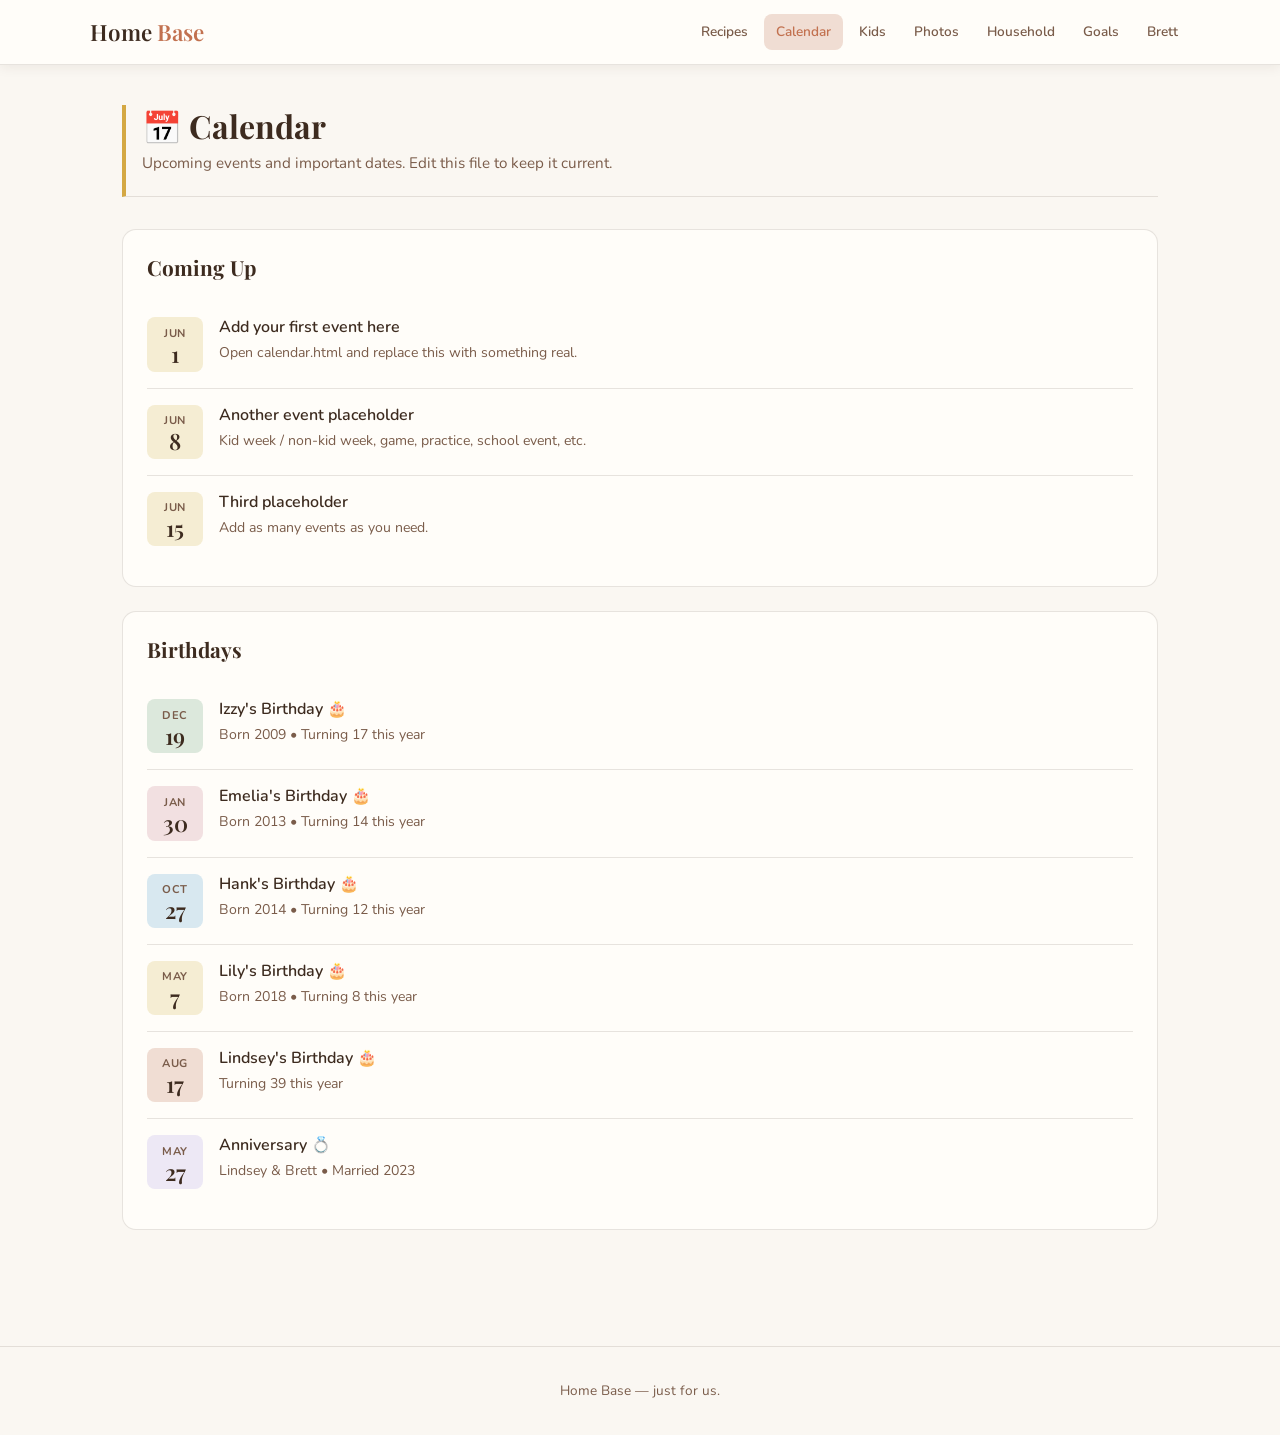
==== calendar.html @ adc86bbb "Add files via upload" ====
<!DOCTYPE html>
<html lang="en">
<head>
  <meta charset="UTF-8" />
  <meta name="viewport" content="width=device-width, initial-scale=1.0" />
  <title>Calendar — Home Base</title>
  <link rel="stylesheet" href="style.css" />
</head>
<body>

  <header>
    <div class="header-inner">
      <a href="index.html" class="site-title">Home <span>Base</span></a>
      <button class="hamburger" aria-label="Open menu" onclick="document.querySelector('nav').classList.toggle('open')">☰</button>
      <nav>
        <a href="recipes.html">Recipes</a>
        <a href="calendar.html" class="active">Calendar</a>
        <a href="kids.html">Kids</a>
        <a href="photos.html">Photos</a>
        <a href="household.html">Household</a>
        <a href="goals.html">Goals</a>
        <a href="brett.html">Brett</a>
      </nav>
    </div>
  </header>

  <main>
    <div class="page-header accent-calendar">
      <h1>📅 Calendar</h1>
      <p>Upcoming events and important dates. Edit this file to keep it current.</p>
    </div>

    <!-- ─────────────────────────────────────────────
         TO ADD AN EVENT: Copy one <li class="event-item">
         block, paste it, and update the month, day,
         title, and description.
    ─────────────────────────────────────────────── -->

    <div class="card">
      <h2 style="margin-bottom:1.25rem;">Coming Up</h2>
      <ul class="event-list">

        <li class="event-item">
          <div class="event-date">
            <span class="month">Jun</span>
            <span class="day">1</span>
          </div>
          <div class="event-info">
            <h3>Add your first event here</h3>
            <p>Open calendar.html and replace this with something real.</p>
          </div>
        </li>

        <li class="event-item">
          <div class="event-date">
            <span class="month">Jun</span>
            <span class="day">8</span>
          </div>
          <div class="event-info">
            <h3>Another event placeholder</h3>
            <p>Kid week / non-kid week, game, practice, school event, etc.</p>
          </div>
        </li>

        <li class="event-item">
          <div class="event-date">
            <span class="month">Jun</span>
            <span class="day">15</span>
          </div>
          <div class="event-info">
            <h3>Third placeholder</h3>
            <p>Add as many events as you need.</p>
          </div>
        </li>

      </ul>
    </div>

    <!-- BIRTHDAYS section -->
    <div class="card" style="margin-top:1.5rem;">
      <h2 style="margin-bottom:1.25rem;">Birthdays</h2>
      <ul class="event-list">

        <li class="event-item">
          <div class="event-date" style="background:var(--sage-light);">
            <span class="month">Dec</span>
            <span class="day">19</span>
          </div>
          <div class="event-info">
            <h3>Izzy's Birthday 🎂</h3>
            <p>Born 2009 &bull; Turning 17 this year</p>
          </div>
        </li>

        <li class="event-item">
          <div class="event-date" style="background:var(--dusty-rose-light);">
            <span class="month">Jan</span>
            <span class="day">30</span>
          </div>
          <div class="event-info">
            <h3>Emelia's Birthday 🎂</h3>
            <p>Born 2013 &bull; Turning 14 this year</p>
          </div>
        </li>

        <li class="event-item">
          <div class="event-date" style="background:var(--sky-light);">
            <span class="month">Oct</span>
            <span class="day">27</span>
          </div>
          <div class="event-info">
            <h3>Hank's Birthday 🎂</h3>
            <p>Born 2014 &bull; Turning 12 this year</p>
          </div>
        </li>

        <li class="event-item">
          <div class="event-date" style="background:var(--golden-light);">
            <span class="month">May</span>
            <span class="day">7</span>
          </div>
          <div class="event-info">
            <h3>Lily's Birthday 🎂</h3>
            <p>Born 2018 &bull; Turning 8 this year</p>
          </div>
        </li>

        <li class="event-item">
          <div class="event-date" style="background:var(--terracotta-light);">
            <span class="month">Aug</span>
            <span class="day">17</span>
          </div>
          <div class="event-info">
            <h3>Lindsey's Birthday 🎂</h3>
            <p>Turning 39 this year</p>
          </div>
        </li>

        <li class="event-item">
          <div class="event-date" style="background:#EDE8F5;">
            <span class="month">May</span>
            <span class="day">27</span>
          </div>
          <div class="event-info">
            <h3>Anniversary 💍</h3>
            <p>Lindsey &amp; Brett &bull; Married 2023</p>
          </div>
        </li>

      </ul>
    </div>

  </main>

  <footer>
    <p>Home Base &mdash; just for us.</p>
  </footer>

</body>
</html>
---- style.css ----
@import url('https://fonts.googleapis.com/css2?family=Playfair+Display:wght@400;600&family=Nunito:wght@400;500;600&display=swap');

:root {
  --cream: #FAF7F2;
  --warm-white: #FFFDF9;
  --brown-dark: #3D2B1F;
  --brown-mid: #7A5C4A;
  --brown-light: #C4A882;
  --terracotta: #C2714F;
  --terracotta-light: #F0DDD3;
  --sage: #7A9E7E;
  --sage-light: #DCE8DC;
  --dusty-rose: #C4848A;
  --dusty-rose-light: #F2E0E1;
  --golden: #D4A843;
  --golden-light: #F5EDD3;
  --sky: #6B9BB8;
  --sky-light: #D8E8F0;
  --border: rgba(61, 43, 31, 0.12);
  --shadow: 0 2px 12px rgba(61, 43, 31, 0.08);
  --radius: 14px;
  --radius-sm: 8px;
}

* {
  box-sizing: border-box;
  margin: 0;
  padding: 0;
}

body {
  font-family: 'Nunito', sans-serif;
  background-color: var(--cream);
  color: var(--brown-dark);
  line-height: 1.7;
  min-height: 100vh;
}

h1, h2, h3, h4 {
  font-family: 'Playfair Display', serif;
  line-height: 1.3;
}

a {
  color: var(--terracotta);
  text-decoration: none;
}

a:hover {
  text-decoration: underline;
}

/* ── HEADER ── */
header {
  background-color: var(--warm-white);
  border-bottom: 1px solid var(--border);
  padding: 0 2rem;
  position: sticky;
  top: 0;
  z-index: 100;
  box-shadow: var(--shadow);
}

.header-inner {
  max-width: 1100px;
  margin: 0 auto;
  display: flex;
  align-items: center;
  justify-content: space-between;
  height: 64px;
}

.site-title {
  font-family: 'Playfair Display', serif;
  font-size: 1.4rem;
  font-weight: 600;
  color: var(--brown-dark);
  text-decoration: none;
}

.site-title span {
  color: var(--terracotta);
}

nav {
  display: flex;
  gap: 0.25rem;
  flex-wrap: wrap;
}

nav a {
  font-size: 0.85rem;
  font-weight: 600;
  color: var(--brown-mid);
  padding: 0.4rem 0.75rem;
  border-radius: var(--radius-sm);
  transition: background 0.2s, color 0.2s;
  text-decoration: none;
  white-space: nowrap;
}

nav a:hover, nav a.active {
  background-color: var(--terracotta-light);
  color: var(--terracotta);
  text-decoration: none;
}

.hamburger {
  display: none;
  background: none;
  border: none;
  cursor: pointer;
  font-size: 1.5rem;
  color: var(--brown-dark);
}

/* ── MAIN CONTENT ── */
main {
  max-width: 1100px;
  margin: 0 auto;
  padding: 2.5rem 2rem 4rem;
}

/* ── HERO ── */
.hero {
  text-align: center;
  padding: 3rem 1rem 2.5rem;
}

.hero h1 {
  font-size: 3rem;
  color: var(--brown-dark);
  margin-bottom: 0.5rem;
}

.hero h1 span {
  color: var(--terracotta);
}

.hero p {
  font-size: 1.1rem;
  color: var(--brown-mid);
  max-width: 520px;
  margin: 0 auto 2rem;
}

/* ── NAV CARDS (homepage) ── */
.nav-grid {
  display: grid;
  grid-template-columns: repeat(auto-fit, minmax(260px, 1fr));
  gap: 1.25rem;
  margin-top: 1rem;
}

.nav-card {
  background: var(--warm-white);
  border: 1px solid var(--border);
  border-radius: var(--radius);
  padding: 1.75rem 1.5rem;
  text-decoration: none;
  color: var(--brown-dark);
  transition: transform 0.2s, box-shadow 0.2s;
  display: block;
}

.nav-card:hover {
  transform: translateY(-3px);
  box-shadow: 0 6px 20px rgba(61, 43, 31, 0.12);
  text-decoration: none;
  color: var(--brown-dark);
}

.nav-card-icon {
  font-size: 2rem;
  margin-bottom: 0.75rem;
  display: block;
}

.nav-card h2 {
  font-size: 1.25rem;
  margin-bottom: 0.4rem;
  color: var(--brown-dark);
}

.nav-card p {
  font-size: 0.9rem;
  color: var(--brown-mid);
  line-height: 1.5;
}

/* Color accents per section */
.nav-card.recipes { border-top: 4px solid var(--terracotta); }
.nav-card.calendar { border-top: 4px solid var(--golden); }
.nav-card.kids { border-top: 4px solid var(--sage); }
.nav-card.photos { border-top: 4px solid var(--dusty-rose); }
.nav-card.household { border-top: 4px solid var(--sky); }
.nav-card.goals { border-top: 4px solid var(--brown-light); }
.nav-card.brett { border-top: 4px solid #8B7BA8; }

/* ── PAGE HEADER ── */
.page-header {
  margin-bottom: 2rem;
  padding-bottom: 1.25rem;
  border-bottom: 1px solid var(--border);
}

.page-header h1 {
  font-size: 2rem;
  margin-bottom: 0.25rem;
}

.page-header p {
  color: var(--brown-mid);
  font-size: 0.95rem;
}

/* ── SECTION ACCENT BARS ── */
.accent-recipes { border-left: 4px solid var(--terracotta); padding-left: 1rem; }
.accent-calendar { border-left: 4px solid var(--golden); padding-left: 1rem; }
.accent-kids { border-left: 4px solid var(--sage); padding-left: 1rem; }
.accent-photos { border-left: 4px solid var(--dusty-rose); padding-left: 1rem; }
.accent-household { border-left: 4px solid var(--sky); padding-left: 1rem; }
.accent-goals { border-left: 4px solid var(--brown-light); padding-left: 1rem; }
.accent-brett { border-left: 4px solid #8B7BA8; padding-left: 1rem; }

/* ── CARDS ── */
.card {
  background: var(--warm-white);
  border: 1px solid var(--border);
  border-radius: var(--radius);
  padding: 1.5rem;
  margin-bottom: 1.25rem;
}

.card h2 {
  font-size: 1.3rem;
  margin-bottom: 0.75rem;
  color: var(--brown-dark);
}

.card h3 {
  font-size: 1.1rem;
  margin-bottom: 0.5rem;
  color: var(--brown-dark);
}

/* ── KID CARDS ── */
.kids-grid {
  display: grid;
  grid-template-columns: repeat(auto-fit, minmax(240px, 1fr));
  gap: 1.25rem;
}

.kid-card {
  background: var(--warm-white);
  border: 1px solid var(--border);
  border-radius: var(--radius);
  padding: 1.5rem;
  text-align: center;
}

.kid-avatar {
  width: 64px;
  height: 64px;
  border-radius: 50%;
  display: flex;
  align-items: center;
  justify-content: center;
  font-family: 'Playfair Display', serif;
  font-size: 1.5rem;
  font-weight: 600;
  margin: 0 auto 1rem;
}

.kid-card h2 {
  font-size: 1.3rem;
  margin-bottom: 0.25rem;
}

.kid-meta {
  font-size: 0.85rem;
  color: var(--brown-mid);
  margin-bottom: 1rem;
}

.kid-detail {
  text-align: left;
  font-size: 0.9rem;
}

.kid-detail dt {
  font-weight: 600;
  color: var(--brown-mid);
  font-size: 0.8rem;
  text-transform: uppercase;
  letter-spacing: 0.05em;
  margin-top: 0.75rem;
}

.kid-detail dd {
  color: var(--brown-dark);
}

/* ── RECIPE CARDS ── */
.recipe-grid {
  display: grid;
  grid-template-columns: repeat(auto-fit, minmax(280px, 1fr));
  gap: 1.25rem;
}

.recipe-card {
  background: var(--warm-white);
  border: 1px solid var(--border);
  border-radius: var(--radius);
  padding: 1.5rem;
  cursor: pointer;
  transition: transform 0.2s, box-shadow 0.2s;
}

.recipe-card:hover {
  transform: translateY(-2px);
  box-shadow: var(--shadow);
}

.recipe-card h3 {
  font-size: 1.2rem;
  margin-bottom: 0.4rem;
}

.recipe-tag {
  display: inline-block;
  background: var(--terracotta-light);
  color: var(--terracotta);
  font-size: 0.75rem;
  font-weight: 600;
  padding: 0.2rem 0.6rem;
  border-radius: 20px;
  margin-bottom: 0.75rem;
}

.recipe-detail {
  display: none;
  margin-top: 1rem;
  padding-top: 1rem;
  border-top: 1px solid var(--border);
}

.recipe-detail.open {
  display: block;
}

.recipe-detail h4 {
  font-family: 'Nunito', sans-serif;
  font-size: 0.85rem;
  font-weight: 700;
  text-transform: uppercase;
  letter-spacing: 0.05em;
  color: var(--brown-mid);
  margin: 1rem 0 0.4rem;
}

.recipe-detail ul, .recipe-detail ol {
  padding-left: 1.25rem;
  font-size: 0.9rem;
}

.recipe-detail li {
  margin-bottom: 0.25rem;
}

.recipe-notes {
  background: var(--golden-light);
  border-radius: var(--radius-sm);
  padding: 0.75rem 1rem;
  font-size: 0.88rem;
  margin-top: 0.75rem;
}

/* ── EVENT LIST ── */
.event-list {
  list-style: none;
}

.event-item {
  display: flex;
  gap: 1rem;
  align-items: flex-start;
  padding: 1rem 0;
  border-bottom: 1px solid var(--border);
}

.event-item:last-child {
  border-bottom: none;
}

.event-date {
  background: var(--golden-light);
  color: var(--brown-dark);
  border-radius: var(--radius-sm);
  padding: 0.4rem 0.75rem;
  text-align: center;
  min-width: 56px;
  flex-shrink: 0;
}

.event-date .month {
  font-size: 0.7rem;
  font-weight: 700;
  text-transform: uppercase;
  letter-spacing: 0.06em;
  color: var(--brown-mid);
  display: block;
}

.event-date .day {
  font-family: 'Playfair Display', serif;
  font-size: 1.4rem;
  font-weight: 600;
  line-height: 1;
  display: block;
}

.event-info h3 {
  font-family: 'Nunito', sans-serif;
  font-size: 1rem;
  font-weight: 600;
  margin-bottom: 0.2rem;
}

.event-info p {
  font-size: 0.88rem;
  color: var(--brown-mid);
}

/* ── PHOTO GALLERY ── */
.photo-grid {
  display: grid;
  grid-template-columns: repeat(auto-fit, minmax(220px, 1fr));
  gap: 1rem;
}

.photo-entry {
  background: var(--warm-white);
  border: 1px solid var(--border);
  border-radius: var(--radius);
  overflow: hidden;
}

.photo-placeholder {
  background: var(--dusty-rose-light);
  height: 180px;
  display: flex;
  align-items: center;
  justify-content: center;
  font-size: 2.5rem;
}

.photo-caption {
  padding: 0.75rem 1rem;
}

.photo-caption p {
  font-size: 0.88rem;
  color: var(--brown-mid);
}

.photo-caption strong {
  font-size: 0.95rem;
  color: var(--brown-dark);
  display: block;
  margin-bottom: 0.2rem;
}

/* ── GOAL LIST ── */
.goal-section {
  margin-bottom: 2rem;
}

.goal-section h2 {
  font-size: 1.3rem;
  margin-bottom: 1rem;
  color: var(--brown-dark);
}

.goal-list {
  list-style: none;
}

.goal-item {
  display: flex;
  align-items: flex-start;
  gap: 0.75rem;
  padding: 0.75rem 0;
  border-bottom: 1px solid var(--border);
  font-size: 0.95rem;
}

.goal-item:last-child {
  border-bottom: none;
}

.goal-dot {
  width: 10px;
  height: 10px;
  border-radius: 50%;
  background: var(--brown-light);
  flex-shrink: 0;
  margin-top: 0.45rem;
}

/* ── HOUSEHOLD ── */
.contact-grid {
  display: grid;
  grid-template-columns: repeat(auto-fit, minmax(240px, 1fr));
  gap: 1rem;
}

.contact-card {
  background: var(--warm-white);
  border: 1px solid var(--border);
  border-radius: var(--radius);
  padding: 1.25rem;
}

.contact-card h3 {
  font-family: 'Nunito', sans-serif;
  font-size: 0.8rem;
  font-weight: 700;
  text-transform: uppercase;
  letter-spacing: 0.06em;
  color: var(--brown-mid);
  margin-bottom: 0.5rem;
}

.contact-card p {
  font-size: 0.95rem;
}

/* ── SCHEDULE TABLE ── */
.schedule-table {
  width: 100%;
  border-collapse: collapse;
  font-size: 0.9rem;
}

.schedule-table th {
  background: var(--terracotta-light);
  color: var(--terracotta);
  font-weight: 700;
  font-size: 0.8rem;
  text-transform: uppercase;
  letter-spacing: 0.05em;
  padding: 0.6rem 1rem;
  text-align: left;
}

.schedule-table td {
  padding: 0.65rem 1rem;
  border-bottom: 1px solid var(--border);
}

.schedule-table tr:last-child td {
  border-bottom: none;
}

/* ── FOOTER ── */
footer {
  text-align: center;
  padding: 2rem;
  font-size: 0.85rem;
  color: var(--brown-mid);
  border-top: 1px solid var(--border);
  margin-top: 2rem;
}

/* ── MOBILE ── */
@media (max-width: 700px) {
  .hero h1 { font-size: 2rem; }
  main { padding: 1.5rem 1rem 3rem; }
  header { padding: 0 1rem; }
  nav { display: none; flex-direction: column; position: absolute; top: 64px; left: 0; right: 0; background: var(--warm-white); padding: 1rem; border-bottom: 1px solid var(--border); box-shadow: var(--shadow); }
  nav.open { display: flex; }
  .hamburger { display: block; }
  .header-inner { position: relative; }
}
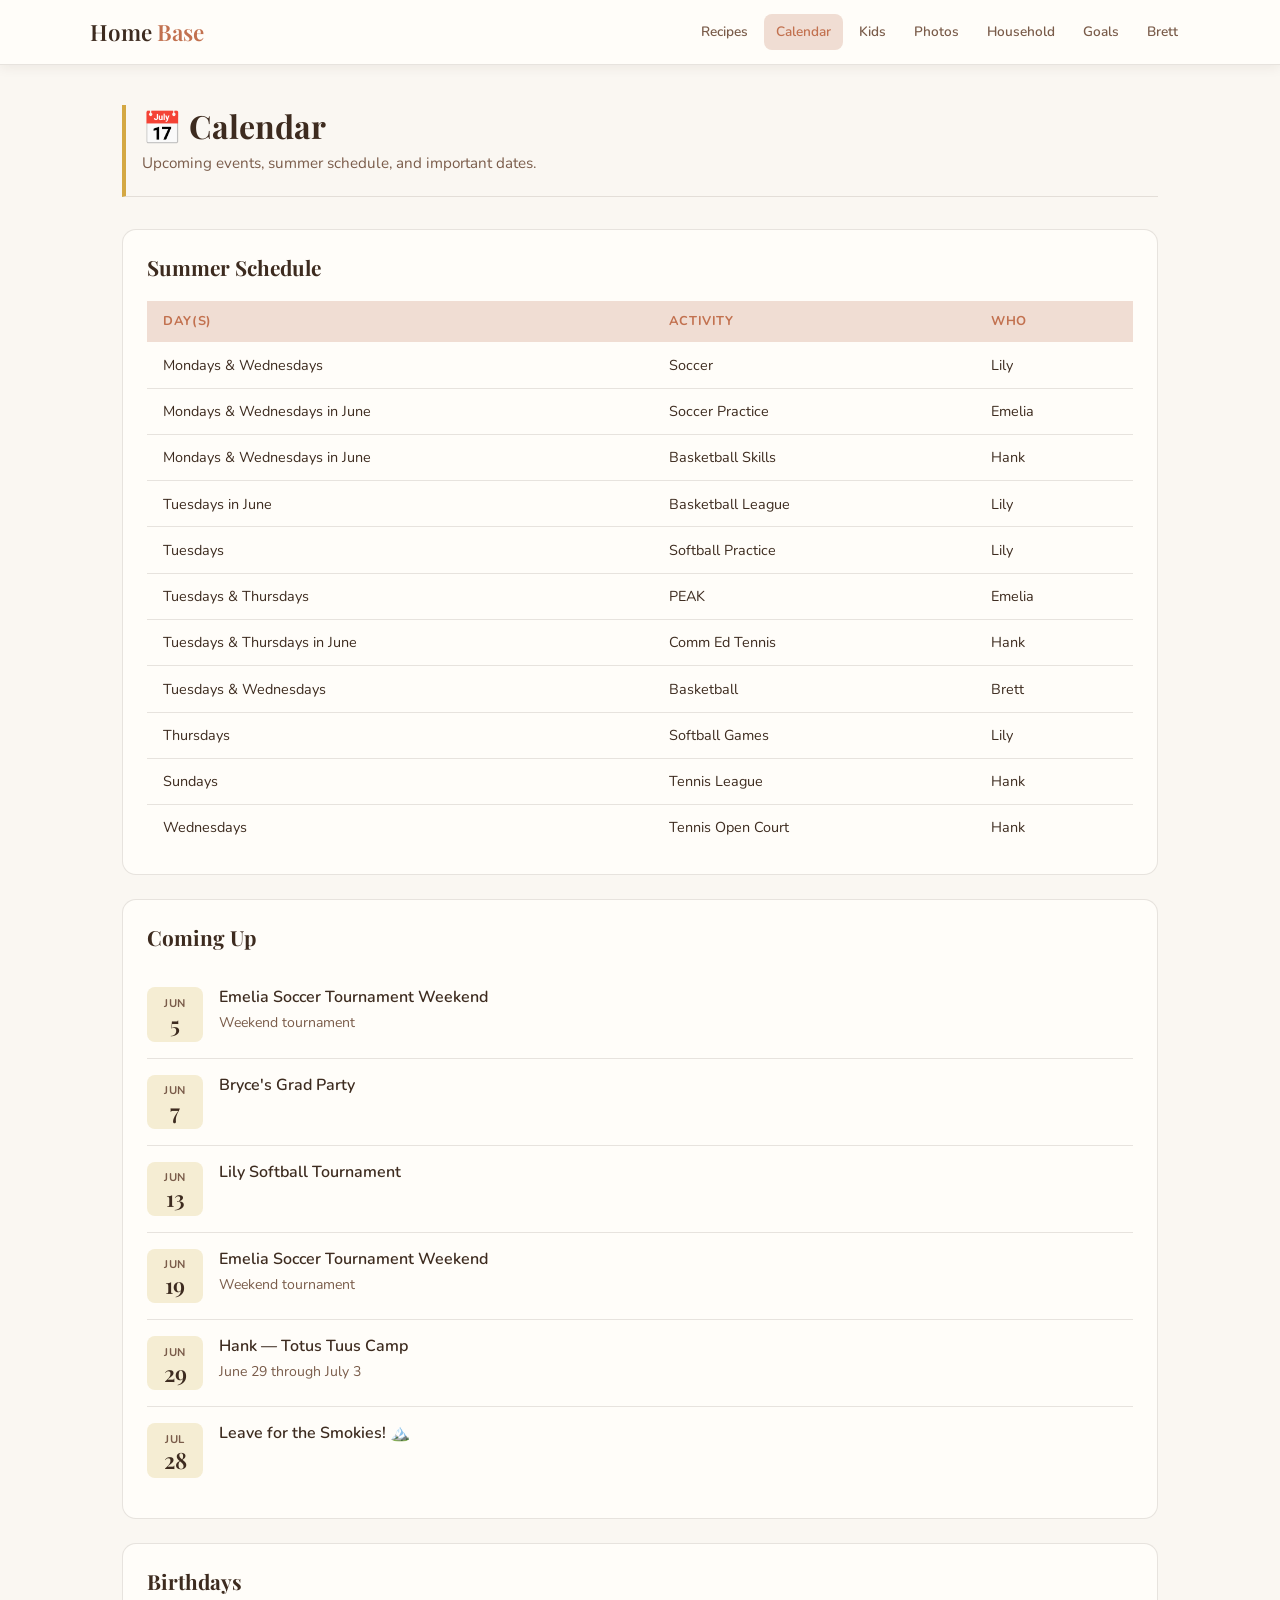
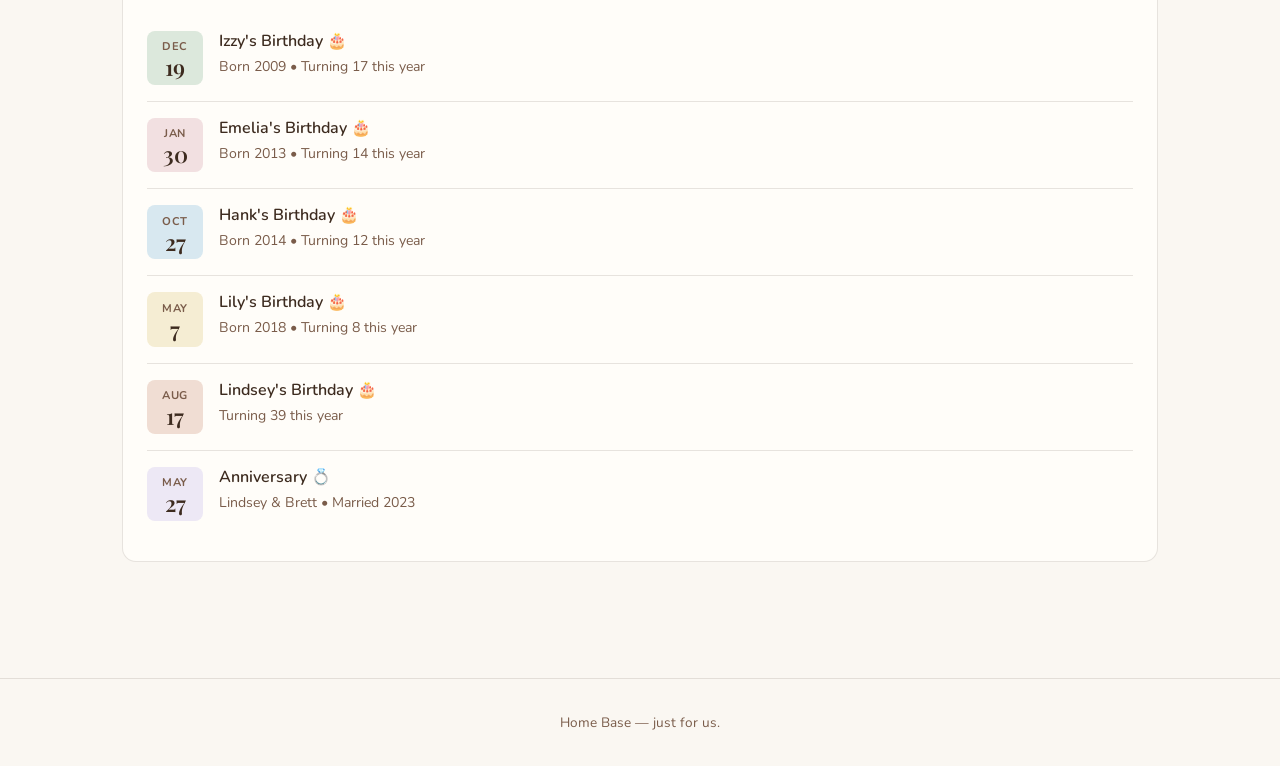
==== commit b4dfa4ff: "Add files via upload" ====
--- a/calendar.html
+++ b/calendar.html
@@ -27,56 +27,111 @@
   <main>
     <div class="page-header accent-calendar">
       <h1>📅 Calendar</h1>
-      <p>Upcoming events and important dates. Edit this file to keep it current.</p>
-    </div>
-
-    <!-- ─────────────────────────────────────────────
-         TO ADD AN EVENT: Copy one <li class="event-item">
-         block, paste it, and update the month, day,
-         title, and description.
-    ─────────────────────────────────────────────── -->
-
-    <div class="card">
+      <p>Upcoming events, summer schedule, and important dates.</p>
+    </div>
+
+    <!-- SUMMER SCHEDULE -->
+    <div class="card" style="margin-bottom:1.5rem;">
+      <h2 style="margin-bottom:1.25rem;">Summer Schedule</h2>
+      <table class="schedule-table">
+        <thead>
+          <tr>
+            <th>Day(s)</th>
+            <th>Activity</th>
+            <th>Who</th>
+          </tr>
+        </thead>
+        <tbody>
+          <tr><td>Mondays &amp; Wednesdays</td><td>Soccer</td><td>Lily</td></tr>
+          <tr><td>Mondays &amp; Wednesdays in June</td><td>Soccer Practice</td><td>Emelia</td></tr>
+          <tr><td>Mondays &amp; Wednesdays in June</td><td>Basketball Skills</td><td>Hank</td></tr>
+          <tr><td>Tuesdays in June</td><td>Basketball League</td><td>Lily</td></tr>
+          <tr><td>Tuesdays</td><td>Softball Practice</td><td>Lily</td></tr>
+          <tr><td>Tuesdays &amp; Thursdays</td><td>PEAK</td><td>Emelia</td></tr>
+          <tr><td>Tuesdays &amp; Thursdays in June</td><td>Comm Ed Tennis</td><td>Hank</td></tr>
+          <tr><td>Tuesdays &amp; Wednesdays</td><td>Basketball</td><td>Brett</td></tr>
+          <tr><td>Thursdays</td><td>Softball Games</td><td>Lily</td></tr>
+          <tr><td>Sundays</td><td>Tennis League</td><td>Hank</td></tr>
+          <tr><td>Wednesdays</td><td>Tennis Open Court</td><td>Hank</td></tr>
+        </tbody>
+      </table>
+    </div>
+
+    <!-- COMING UP -->
+    <div class="card" style="margin-bottom:1.5rem;">
       <h2 style="margin-bottom:1.25rem;">Coming Up</h2>
       <ul class="event-list">
 
         <li class="event-item">
           <div class="event-date">
             <span class="month">Jun</span>
-            <span class="day">1</span>
-          </div>
-          <div class="event-info">
-            <h3>Add your first event here</h3>
-            <p>Open calendar.html and replace this with something real.</p>
-          </div>
-        </li>
-
-        <li class="event-item">
-          <div class="event-date">
-            <span class="month">Jun</span>
-            <span class="day">8</span>
-          </div>
-          <div class="event-info">
-            <h3>Another event placeholder</h3>
-            <p>Kid week / non-kid week, game, practice, school event, etc.</p>
-          </div>
-        </li>
-
-        <li class="event-item">
-          <div class="event-date">
-            <span class="month">Jun</span>
-            <span class="day">15</span>
-          </div>
-          <div class="event-info">
-            <h3>Third placeholder</h3>
-            <p>Add as many events as you need.</p>
+            <span class="day">5</span>
+          </div>
+          <div class="event-info">
+            <h3>Emelia Soccer Tournament Weekend</h3>
+            <p>Weekend tournament</p>
+          </div>
+        </li>
+
+        <li class="event-item">
+          <div class="event-date">
+            <span class="month">Jun</span>
+            <span class="day">7</span>
+          </div>
+          <div class="event-info">
+            <h3>Bryce's Grad Party</h3>
+            <p></p>
+          </div>
+        </li>
+
+        <li class="event-item">
+          <div class="event-date">
+            <span class="month">Jun</span>
+            <span class="day">13</span>
+          </div>
+          <div class="event-info">
+            <h3>Lily Softball Tournament</h3>
+            <p></p>
+          </div>
+        </li>
+
+        <li class="event-item">
+          <div class="event-date">
+            <span class="month">Jun</span>
+            <span class="day">19</span>
+          </div>
+          <div class="event-info">
+            <h3>Emelia Soccer Tournament Weekend</h3>
+            <p>Weekend tournament</p>
+          </div>
+        </li>
+
+        <li class="event-item">
+          <div class="event-date">
+            <span class="month">Jun</span>
+            <span class="day">29</span>
+          </div>
+          <div class="event-info">
+            <h3>Hank — Totus Tuus Camp</h3>
+            <p>June 29 through July 3</p>
+          </div>
+        </li>
+
+        <li class="event-item">
+          <div class="event-date">
+            <span class="month">Jul</span>
+            <span class="day">28</span>
+          </div>
+          <div class="event-info">
+            <h3>Leave for the Smokies! 🏔️</h3>
+            <p></p>
           </div>
         </li>
 
       </ul>
     </div>
 
-    <!-- BIRTHDAYS section -->
+    <!-- BIRTHDAYS -->
     <div class="card" style="margin-top:1.5rem;">
       <h2 style="margin-bottom:1.25rem;">Birthdays</h2>
       <ul class="event-list">
